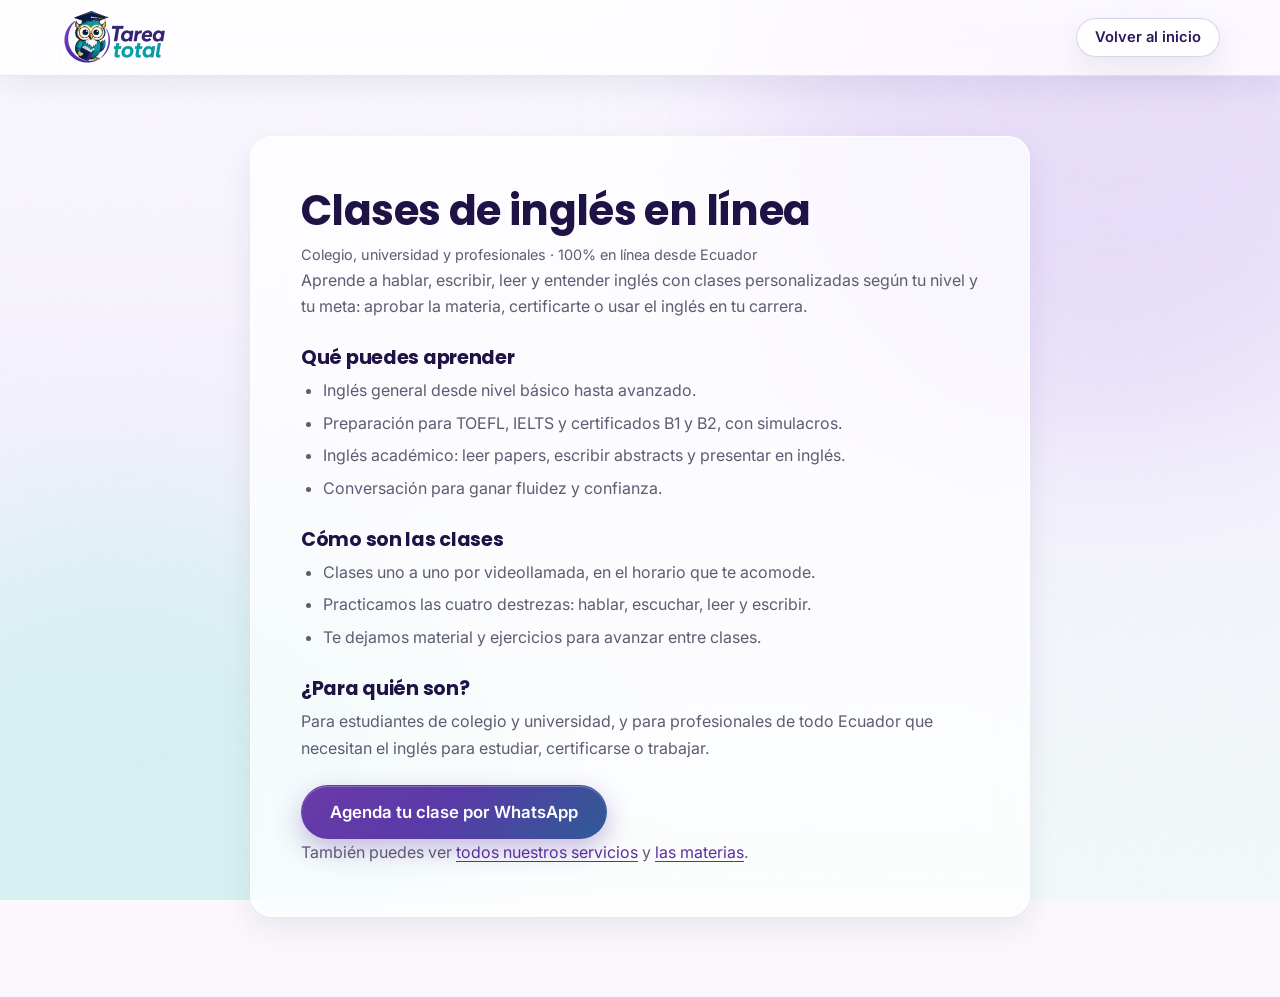
==== clases-de-ingles.html @ 58da67d8 "Agregar páginas de clases de matemáticas y de inglés Co-Authored-By: Claude Opus 5.5 (1M context) <n" ====
<!DOCTYPE html>
<html lang="es">
<head>
  <meta charset="UTF-8">
  <meta name="viewport" content="width=device-width, initial-scale=1">
  <title>Clases de inglés en línea y TOEFL | Tarea Total Ecuador</title>
  <meta name="description" content="Clases de inglés en línea, inglés académico y preparación para TOEFL, IELTS y B1/B2 con práctica de las cuatro destrezas. Agenda por WhatsApp.">
  <meta name="theme-color" content="#7848B5">
  <link rel="canonical" href="https://tareatotalec.com/clases-de-ingles.html">
  <link rel="icon" href="img/fotoperfil.jpg">
  <link rel="preconnect" href="https://fonts.googleapis.com">
  <link rel="preconnect" href="https://fonts.gstatic.com" crossorigin>
  <link href="https://fonts.googleapis.com/css2?family=Inter:wght@400;500;600&family=Poppins:wght@600;700;800&display=swap" rel="stylesheet">
  <link rel="stylesheet" href="css/styles.css">
  <script type="application/ld+json">{"@context": "https://schema.org", "@type": "Service", "name": "Clases de inglés en línea", "areaServed": "Ecuador", "url": "https://tareatotalec.com/clases-de-ingles.html", "provider": {"@type": "Organization", "name": "Tarea Total", "url": "https://tareatotalec.com/"}}</script>
</head>
<body>
<div class="fx" aria-hidden="true">
  <div class="fx__aurora fx__aurora--a"></div>
  <div class="fx__aurora fx__aurora--b"></div>
  <div class="fx__noise"></div>
</div>

<header class="nav is-scrolled">
  <div class="container nav__inner">
    <a href="./" class="nav__logo" aria-label="Tarea Total, volver al inicio">
      <img src="img/logo.png" alt="Tarea Total" width="420" height="215">
    </a>
    <a class="btn btn--glass btn--sm" href="./">Volver al inicio</a>
  </div>
</header>

<main class="page">
  <div class="container">
    <article class="glass page__box">
      <h1>Clases de inglés en línea</h1>
      <p class="page__date">Colegio, universidad y profesionales · 100% en línea desde Ecuador</p>
      <p>Aprende a hablar, escribir, leer y entender inglés con clases personalizadas según tu nivel y tu meta: aprobar la materia, certificarte o usar el inglés en tu carrera.</p>

      <h2>Qué puedes aprender</h2>
      <ul>
        <li>Inglés general desde nivel básico hasta avanzado.</li>
        <li>Preparación para TOEFL, IELTS y certificados B1 y B2, con simulacros.</li>
        <li>Inglés académico: leer papers, escribir abstracts y presentar en inglés.</li>
        <li>Conversación para ganar fluidez y confianza.</li>
      </ul>

      <h2>Cómo son las clases</h2>
      <ul>
        <li>Clases uno a uno por videollamada, en el horario que te acomode.</li>
        <li>Practicamos las cuatro destrezas: hablar, escuchar, leer y escribir.</li>
        <li>Te dejamos material y ejercicios para avanzar entre clases.</li>
      </ul>

      <h2>¿Para quién son?</h2>
      <p>Para estudiantes de colegio y universidad, y para profesionales de todo Ecuador que necesitan el inglés para estudiar, certificarse o trabajar.</p>
      <p><a class="btn btn--primary btn--lg" href="https://wa.me/message/CJ7JGCPVLRFPI1" target="_blank" rel="noopener" data-loc="pagina-ingles">Agenda tu clase por WhatsApp</a></p>
      <p>También puedes ver <a href="./#servicios">todos nuestros servicios</a> y <a href="./#materias">las materias</a>.</p>
    </article>
  </div>
</main>
<script>
  if (typeof window.gtag === 'function') window.gtag('config', 'AW-18491436536');
  document.addEventListener('click', function (e) {
    var a = e.target.closest && e.target.closest('a[href*="wa.me/"]');
    if (a && typeof window.gtag === 'function') {
      window.gtag('event', 'click_whatsapp', { ubicacion: a.getAttribute('data-loc') || 'otro' });
      window.gtag('event', 'conversion', { send_to: 'AW-18491436536/qaSnCPKjzZkdEPjbs_FE', value: 1.0, currency: 'USD' });
    }
  });
</script>
</body>
</html>
---- css/styles.css ----
:root {
  --purple-dark: #2C175A;
  --purple: #7848B5;
  --purple-deep: #5a2fa0;
  --purple-soft: #efe8fb;
  --teal: #19969C;
  --teal-dark: #058892;
  --teal-ink: #046E76;
  --teal-soft: #e3f6f6;
  --orange: #F2A23A;
  --orange-ink: #b86a0a;
  --orange-soft: #fdf1df;
  --night: #253050;
  --bg: #FAF8FC;
  --ink: #1f1245;
  --text: #3d3a4d;
  --muted: #5f5b72;
  --line: rgba(44, 23, 90, .1);
  --card: rgba(255, 255, 255, .72);
  --radius: 22px;
  --nav-h: 76px;
  --ease: cubic-bezier(.2, .8, .2, 1);
  --grad: linear-gradient(135deg, #7848B5 0%, #19969C 100%);
  --grad-warm: linear-gradient(135deg, #7848B5 0%, #c2559d 50%, #F2A23A 100%);
  --shadow: 0 1px 2px rgba(44, 23, 90, .04), 0 12px 32px rgba(44, 23, 90, .08);
  --shadow-lg: 0 2px 4px rgba(44, 23, 90, .05), 0 30px 70px rgba(44, 23, 90, .16);
  --mono: ui-monospace, "SFMono-Regular", Menlo, Consolas, monospace;
}

*, *::before, *::after { box-sizing: border-box; }
html { overflow-x: hidden; scroll-behavior: smooth; scroll-padding-top: calc(var(--nav-h) + 12px); background: var(--bg); }
body {
  margin: 0;
  font-family: "Inter", system-ui, sans-serif;
  font-size: 16px;
  line-height: 1.65;
  color: var(--text);
  background: transparent;
  -webkit-font-smoothing: antialiased;
}
h1, h2, h3 { font-family: "Poppins", system-ui, sans-serif; color: var(--ink); line-height: 1.15; margin: 0; letter-spacing: -.015em; }
p { margin: 0; }
ul, ol { margin: 0; padding: 0; list-style: none; }
img { max-width: 100%; display: block; height: auto; }
a { color: inherit; text-decoration: none; }
button { font: inherit; color: inherit; cursor: pointer; background: none; border: 0; }
svg { width: 1.25em; height: 1.25em; flex: none; }
:focus-visible { outline: 3px solid var(--orange); outline-offset: 3px; border-radius: 8px; }
::selection { background: var(--purple); color: #fff; }

.sprite { position: absolute; width: 0; height: 0; overflow: hidden; }
.container { width: 100%; max-width: 1200px; margin: 0 auto; padding: 0 20px; }
.mono { font-family: var(--mono); letter-spacing: .04em; }
.skip { position: absolute; left: -999px; top: 8px; background: #fff; color: var(--purple-dark); padding: 8px 14px; border-radius: 8px; z-index: 300; }
.skip:focus { left: 8px; }

.grad-text {
  background: linear-gradient(90deg, #7848B5, #19969C, #e0891c, #c2559d, #7848B5);
  background-size: 300% 100%;
  -webkit-background-clip: text; background-clip: text;
  -webkit-text-fill-color: transparent; color: transparent;
  animation: gradShift 10s linear infinite;
}
@keyframes gradShift { to { background-position: 300% 0; } }

/* ---------- Fondo ---------- */
.fx { position: fixed; inset: 0; z-index: -1; overflow: hidden; pointer-events: none;
  background: linear-gradient(180deg, #fbf9ff 0%, #f5f1fd 45%, #f1faf9 100%); }
.fx canvas { position: absolute; inset: 0; width: 100%; height: 100%; }
.fx__aurora { position: absolute; width: 55vmax; height: 55vmax; border-radius: 50%; filter: blur(90px); opacity: .35; }
.fx__aurora--a { background: #c9b2f2; top: -22vmax; right: -14vmax; animation: drift1 26s ease-in-out infinite alternate; }
.fx__aurora--b { background: #a5e6e6; bottom: -24vmax; left: -18vmax; animation: drift2 32s ease-in-out infinite alternate; }
.fx__aurora--c { background: #ffd9a8; top: 35%; left: 35%; width: 32vmax; height: 32vmax; opacity: .3; animation: drift3 38s ease-in-out infinite alternate; }
@keyframes drift1 { to { transform: translate(-18vw, 22vh) scale(1.15); } }
@keyframes drift2 { to { transform: translate(22vw, -18vh) scale(1.2); } }
@keyframes drift3 { to { transform: translate(-12vw, 12vh) scale(.85); } }
.fx__noise { position: absolute; inset: 0; opacity: .035;
  background-image: url("data:image/svg+xml,%3Csvg xmlns='http://www.w3.org/2000/svg' width='160' height='160'%3E%3Cfilter id='n'%3E%3CfeTurbulence baseFrequency='.85' numOctaves='2'/%3E%3C/filter%3E%3Crect width='100%25' height='100%25' filter='url(%23n)'/%3E%3C/svg%3E"); }

.cursor-glow { position: fixed; left: 0; top: 0; width: 520px; height: 520px; margin: -260px 0 0 -260px; border-radius: 50%; pointer-events: none; z-index: 0;
  background: radial-gradient(circle, rgba(120, 72, 181, .10), rgba(25, 150, 156, .06) 40%, transparent 70%);
  opacity: 0; transition: opacity .4s; will-change: transform; }
.cursor-glow.is-on { opacity: 1; }

/* ---------- Intro ---------- */
.intro { display: none; }
.js .intro { position: fixed; inset: 0; z-index: 400; display: grid; place-items: center; align-content: center; gap: 18px;
  background: radial-gradient(circle at 50% 45%, #ffffff, #f2ecfc 70%); transition: opacity .6s var(--ease), visibility .6s; }
.intro img { width: 110px; position: relative; z-index: 1; animation: introPop .8s var(--ease) both; }
.intro__ring { position: absolute; width: 190px; height: 190px; border-radius: 50%; top: 50%; left: 50%; margin: -130px 0 0 -95px;
  background: conic-gradient(from 0deg, transparent, var(--teal), var(--purple), var(--orange), transparent 75%); animation: spin 1.2s linear infinite;
  -webkit-mask: radial-gradient(circle, transparent 64%, #000 65%); mask: radial-gradient(circle, transparent 64%, #000 65%); }
.intro__text { font-family: "Poppins", sans-serif; font-weight: 800; font-size: 1.1rem; letter-spacing: .4em; text-transform: uppercase; color: var(--purple-dark); margin-top: 40px; }
.intro__bar { width: 180px; height: 3px; background: var(--line); border-radius: 3px; overflow: hidden; }
.intro__bar i { display: block; height: 100%; background: var(--grad); animation: load 1s var(--ease) both; }
.intro.is-done { opacity: 0; visibility: hidden; }
@keyframes introPop { from { transform: scale(.6); opacity: 0; } }
@keyframes load { from { width: 0; } to { width: 100%; } }
@keyframes spin { to { transform: rotate(360deg); } }

/* ---------- Botones ---------- */
.btn {
  position: relative; display: inline-flex; align-items: center; justify-content: center; gap: 10px;
  padding: 14px 24px; border-radius: 999px; border: 1px solid transparent; overflow: hidden; isolation: isolate;
  font-weight: 600; font-size: 1rem; line-height: 1.2; text-align: center;
  transition: transform .25s var(--ease), box-shadow .25s, background .25s, border-color .25s, color .25s;
}
.btn:hover { transform: translateY(-2px); }
.btn:active { transform: translateY(0) scale(.98); }
.btn--sm { padding: 10px 18px; font-size: .92rem; }
.btn--lg { padding: 16px 28px; font-size: 1.05rem; }
.btn--xl { padding: 20px 36px; font-size: 1.15rem; }
.btn--primary { color: #fff; background: linear-gradient(135deg, #6a3aa8 0%, #5a3aa8 30%, #047a83 100%); background-size: 160% 100%; background-position: 0 0;
  box-shadow: 0 10px 26px rgba(90, 47, 160, .32), inset 0 1px 0 rgba(255, 255, 255, .25); }
.btn--primary:hover { background-position: 100% 0; box-shadow: 0 16px 40px rgba(4, 122, 131, .35), inset 0 1px 0 rgba(255, 255, 255, .25); }
.btn--primary::after { content: ""; position: absolute; inset: 0; z-index: -1;
  background: linear-gradient(110deg, transparent 30%, rgba(255, 255, 255, .35) 50%, transparent 70%); transform: translateX(-120%); transition: transform .7s var(--ease); }
.btn--primary:hover::after { transform: translateX(120%); }
.btn--glass { color: var(--purple-dark); background: rgba(255, 255, 255, .75); border-color: rgba(120, 72, 181, .25);
  -webkit-backdrop-filter: blur(12px); backdrop-filter: blur(12px); box-shadow: var(--shadow); }
.btn--glass:hover { border-color: var(--purple); color: var(--purple-deep); }
.btn--white { color: var(--purple-dark); background: #fff; box-shadow: 0 14px 36px rgba(20, 8, 50, .3); }
.btn--white svg { color: #128c7e; }
.btn--pulse { animation: pulse 2.4s ease-out infinite; }
@keyframes pulse {
  0% { box-shadow: 0 0 0 0 rgba(255, 255, 255, .6), 0 14px 36px rgba(20, 8, 50, .3); }
  70% { box-shadow: 0 0 0 22px rgba(255, 255, 255, 0), 0 14px 36px rgba(20, 8, 50, .3); }
  100% { box-shadow: 0 0 0 0 rgba(255, 255, 255, 0), 0 14px 36px rgba(20, 8, 50, .3); }
}

.icon-btn {
  display: inline-grid; place-items: center; width: 42px; height: 42px; border-radius: 50%;
  color: var(--purple-dark); background: rgba(120, 72, 181, .08); border: 1px solid transparent; transition: background .2s, color .2s, transform .2s;
}
.icon-btn:hover { background: var(--purple); color: #fff; transform: translateY(-2px); }

.badge { display: inline-flex; align-items: center; gap: 10px; padding: 8px 16px; border-radius: 999px; font-size: .88rem; font-weight: 600;
  color: var(--teal-ink); background: rgba(255, 255, 255, .8); border: 1px solid rgba(25, 150, 156, .3); box-shadow: var(--shadow); }
.badge__dot { width: 8px; height: 8px; border-radius: 50%; background: #1fbf6a; box-shadow: 0 0 0 0 rgba(31, 191, 106, .6); animation: dot 1.8s infinite; }
@keyframes dot { 70% { box-shadow: 0 0 0 9px rgba(31, 191, 106, 0); } 100% { box-shadow: 0 0 0 0 rgba(31, 191, 106, 0); } }

/* ---------- Navbar ---------- */
.nav { position: fixed; inset: 0 0 auto 0; z-index: 100; height: var(--nav-h); transition: background .3s, border-color .3s, box-shadow .3s; border-bottom: 1px solid transparent; }
.nav.is-scrolled { background: rgba(255, 255, 255, .78); -webkit-backdrop-filter: blur(18px) saturate(170%); backdrop-filter: blur(18px) saturate(170%);
  border-color: var(--line); box-shadow: 0 10px 30px rgba(44, 23, 90, .08); }
.nav__inner { display: flex; align-items: center; justify-content: space-between; height: 100%; gap: 16px; }
.nav__logo img { height: 54px; width: auto; }
.nav__right { display: flex; align-items: center; gap: 10px; }
.nav__wa span { display: none; }
.nav__wa { padding: 11px; }

.nav__toggle { display: inline-grid; gap: 5px; width: 44px; height: 44px; place-content: center; border-radius: 12px; background: #fff; border: 1px solid var(--line); box-shadow: var(--shadow); }
.nav__toggle span { display: block; width: 20px; height: 2px; background: var(--purple-dark); border-radius: 2px; transition: transform .3s, opacity .3s; }
.nav__toggle[aria-expanded="true"] span:nth-child(1) { transform: translateY(7px) rotate(45deg); }
.nav__toggle[aria-expanded="true"] span:nth-child(2) { opacity: 0; }
.nav__toggle[aria-expanded="true"] span:nth-child(3) { transform: translateY(-7px) rotate(-45deg); }

.nav__menu { position: fixed; top: var(--nav-h); left: 12px; right: 12px; padding: 18px; border-radius: 20px;
  background: rgba(255, 255, 255, .97); border: 1px solid var(--line); box-shadow: var(--shadow-lg);
  opacity: 0; visibility: hidden; transform: translateY(-10px); transition: opacity .25s, transform .25s, visibility .25s; }
.nav__menu.is-open { opacity: 1; visibility: visible; transform: none; }
.nav__menu ul { display: grid; gap: 2px; }
.nav__menu ul a { display: block; padding: 12px 14px; border-radius: 12px; font-weight: 500; color: var(--purple-dark); transition: background .2s, color .2s; }
.nav__menu ul a:hover { background: var(--purple-soft); }
.nav__actions { display: flex; gap: 10px; padding: 14px 14px 4px; }
.nav__menu .icon-btn { display: inline-grid; padding: 0; border-radius: 50%; }

.sound-btn, .reel__sound { position: relative; display: inline-grid; place-items: center; width: 44px; height: 44px; border-radius: 50%;
  background: #fff; border: 1px solid var(--line); color: var(--purple-dark); box-shadow: var(--shadow); transition: border-color .2s, background .2s, color .2s; }
.sound-btn:hover { border-color: var(--purple); }
.reel__sound { background: rgba(255, 255, 255, .1); border-color: rgba(255, 255, 255, .2); color: #fff; box-shadow: none; }
.sound-btn__on { display: none; }
.is-sound .sound-btn__on { display: block; }
.is-sound .sound-btn__off { display: none; }
.is-sound .sound-btn { color: #fff; background: var(--grad); border-color: transparent; }
.sound-btn__eq { position: absolute; bottom: -9px; left: 50%; transform: translateX(-50%); display: none; gap: 2px; align-items: flex-end; height: 8px; }
.is-sound .sound-btn__eq { display: flex; }
.sound-btn__eq i { width: 2px; background: var(--purple); border-radius: 1px; animation: eq .9s ease-in-out infinite alternate; }
.sound-btn__eq i:nth-child(2) { animation-delay: -.3s; } .sound-btn__eq i:nth-child(3) { animation-delay: -.6s; } .sound-btn__eq i:nth-child(4) { animation-delay: -.15s; }
@keyframes eq { from { height: 2px; } to { height: 8px; } }
.sound-hint { position: absolute; top: calc(100% + 12px); right: 0; white-space: nowrap; padding: 8px 12px; border-radius: 10px; font-size: .82rem;
  background: var(--purple-dark); color: #fff; box-shadow: var(--shadow-lg); animation: hintIn .4s var(--ease) both; pointer-events: none; }
.sound-hint::before { content: ""; position: absolute; top: -5px; right: 16px; width: 10px; height: 10px; transform: rotate(45deg); background: inherit; }
@keyframes hintIn { from { opacity: 0; transform: translateY(-6px); } }

/* ---------- Hero ---------- */
.hero { position: relative; min-height: 100vh; min-height: 100svh; padding: calc(var(--nav-h) + 40px) 0 90px; display: flex; align-items: center; overflow: hidden; }
.hero__grid-floor { position: absolute; left: -50%; right: -50%; bottom: -10%; height: 55%; pointer-events: none; opacity: .55;
  background-image: linear-gradient(rgba(25, 150, 156, .25) 1px, transparent 1px), linear-gradient(90deg, rgba(120, 72, 181, .22) 1px, transparent 1px);
  background-size: 60px 60px; transform: perspective(500px) rotateX(62deg); transform-origin: center top;
  -webkit-mask: linear-gradient(to bottom, transparent, #000 30%, #000 60%, transparent); mask: linear-gradient(to bottom, transparent, #000 30%, #000 60%, transparent);
  animation: gridMove 3s linear infinite; }
@keyframes gridMove { to { background-position: 0 60px, 0 0; } }
.hero__inner { position: relative; display: grid; gap: 40px; align-items: center; }
.hero__title { font-size: clamp(2.5rem, 9vw, 5rem); font-weight: 800; margin: 22px 0 14px; line-height: 1.02; letter-spacing: -.03em; }
.hero__title .grad-text { display: inline-block; padding-bottom: .08em; }
.hero__rotator { font-size: clamp(1.05rem, 3.6vw, 1.35rem); color: var(--teal-ink); font-weight: 600; min-height: 1.6em; display: flex; align-items: center; gap: 8px; }
.hero__rotator .mono { color: var(--purple); }
.caret { display: inline-block; width: 2px; height: 1.15em; background: var(--purple); animation: blink 1s steps(1) infinite; margin-left: 2px; }
@keyframes blink { 50% { opacity: 0; } }
.hero__lead { margin-top: 16px; max-width: 580px; color: var(--muted); font-size: 1.08rem; }
.hero__cta { display: flex; flex-wrap: wrap; gap: 14px; margin-top: 30px; }
.hero__facts { display: flex; flex-wrap: wrap; gap: 10px; margin-top: 30px; }
.hero__facts li { display: flex; align-items: center; gap: 10px; padding: 10px 16px; border-radius: 14px; background: rgba(255, 255, 255, .75); border: 1px solid var(--line); box-shadow: var(--shadow); }
.hero__facts strong { font-family: "Poppins", sans-serif; font-size: 1.1rem; color: var(--purple-dark); display: inline-flex; }
.hero__facts strong svg { color: var(--teal); }
.hero__facts span { color: var(--muted); font-size: .9rem; }
.hero__slogan { margin-top: 22px; font-size: .95rem; color: var(--purple); font-style: italic; font-weight: 500; }

.hero__visual { position: relative; display: grid; place-items: center; perspective: 1000px; padding: 24px 0; }
.orb { position: relative; width: min(84vw, 470px); aspect-ratio: 1; transform-style: preserve-3d; transition: transform .4s var(--ease); }
.orb__ring { position: absolute; border-radius: 50%; }
.orb__ring--1 { inset: 8%; border: 1.5px solid rgba(120, 72, 181, .22); }
.orb__ring--1::after { content: ""; position: absolute; inset: -1.5px; border-radius: 50%;
  background: conic-gradient(from 0deg, transparent 0 62%, rgba(25, 150, 156, .9) 80%, rgba(120, 72, 181, 1) 88%, transparent 89%);
  -webkit-mask: radial-gradient(circle, transparent calc(70.5% - 2px), #000 calc(70.5% - 1px)); mask: radial-gradient(circle, transparent calc(70.5% - 2px), #000 calc(70.5% - 1px));
  animation: spin 8s linear infinite; }
.orb__ring--2 { inset: 17%; border: 1.5px dashed rgba(25, 150, 156, .4); animation: spin 26s linear infinite reverse; }
.orb__ring--3 { inset: 24%; border: 3px solid transparent; border-top-color: var(--orange); border-bottom-color: var(--purple); animation: spin 6s linear infinite; filter: drop-shadow(0 0 6px rgba(242, 162, 58, .5)); }
.orb__glow { position: absolute; inset: 26%; border-radius: 50%; background: radial-gradient(circle, rgba(120, 72, 181, .35), rgba(25, 150, 156, .25) 50%, transparent 72%); filter: blur(22px); animation: breathe 4s ease-in-out infinite; }
@keyframes breathe { 50% { transform: scale(1.15); opacity: .7; } }
.orb__core { position: absolute; inset: 29%; border-radius: 50%; display: grid; place-items: center; overflow: hidden; z-index: 2;
  background: radial-gradient(circle at 50% 30%, #ffffff, #f1eafc 70%);
  border: 1px solid rgba(255, 255, 255, .9); box-shadow: 0 20px 50px rgba(90, 47, 160, .25), inset 0 -10px 30px rgba(120, 72, 181, .15); }
.orb__core img { width: 76%; animation: float 5s ease-in-out infinite; filter: drop-shadow(0 12px 18px rgba(44, 23, 90, .25)); }
@keyframes float { 50% { transform: translateY(-8px); } }
.orb__scan { position: absolute; left: 0; right: 0; height: 30%; top: -30%;
  background: linear-gradient(180deg, transparent, rgba(25, 150, 156, .18), transparent); animation: scan 3.5s ease-in-out infinite; }
@keyframes scan { to { top: 100%; } }

.orb__words { position: absolute; inset: 0; z-index: 3; }
.orb__words li { position: absolute; left: 50%; top: 50%; will-change: transform; }
.orb__words span { display: inline-flex; align-items: center; gap: 6px; white-space: nowrap; transform: translate(-50%, -50%);
  padding: 7px 13px; border-radius: 999px; font-size: .82rem; font-weight: 600; color: var(--purple-dark);
  background: rgba(255, 255, 255, .92); border: 1px solid rgba(120, 72, 181, .18); box-shadow: 0 8px 20px rgba(44, 23, 90, .12);
  transition: background .4s, color .4s, box-shadow .4s, transform .4s var(--ease); }
.orb__words span svg { width: 1.05em; height: 1.05em; color: var(--teal); transition: color .4s; }
.orb__words li.is-top span { color: #fff; background: var(--grad); border-color: transparent; transform: translate(-50%, -50%) scale(1.12);
  box-shadow: 0 12px 30px rgba(90, 47, 160, .35); }
.orb__words li.is-top span svg { color: #fff; }

.hero__scroll { position: absolute; left: 50%; bottom: 24px; width: 26px; height: 42px; margin-left: -13px; border-radius: 14px; border: 2px solid rgba(44, 23, 90, .3); }
.hero__scroll span { position: absolute; left: 50%; top: 8px; width: 4px; height: 8px; margin-left: -2px; border-radius: 2px; background: var(--purple); animation: wheel 1.6s ease-in-out infinite; }
@keyframes wheel { 60% { transform: translateY(12px); opacity: 0; } 61% { transform: none; opacity: 0; } }

/* ---------- Marquesina ---------- */
.marquee-wrap { overflow: hidden; padding: 14px 0; }
.marquee { position: relative; overflow: hidden; padding: 18px 0; color: #fff;
  background: linear-gradient(90deg, #6a3aa8, #7848B5 30%, #19969C 70%, #0c7f86); transform: rotate(-1.5deg) scale(1.03); box-shadow: 0 20px 40px rgba(90, 47, 160, .2); }
.marquee__track { display: flex; gap: 28px; width: max-content; animation: marquee 45s linear infinite; font-family: "Poppins", sans-serif; font-weight: 700; font-size: 1.1rem; white-space: nowrap; }
.marquee__track i { color: #ffd08a; font-style: normal; }
@keyframes marquee { to { transform: translateX(-50%); } }

/* ---------- Secciones ---------- */
.section { position: relative; padding: 110px 0; }
.section__head { max-width: 740px; margin: 0 auto 52px; text-align: center; }
.section__head h2 { font-size: clamp(1.9rem, 5.5vw, 3rem); font-weight: 800; margin: 10px 0 14px; }
.section__head p { color: var(--muted); font-size: 1.05rem; }
.eyebrow { display: inline-flex; align-items: center; gap: 10px; font-family: var(--mono); font-size: .8rem; font-weight: 700; letter-spacing: .14em; text-transform: uppercase; color: var(--teal-ink); }
.section__head .eyebrow { color: var(--teal-ink); }
.eyebrow::before, .eyebrow::after { content: ""; width: 22px; height: 2px; border-radius: 2px; background: var(--grad); }
.hl { color: var(--purple-dark); font-weight: 600; }

.glass { position: relative; border-radius: var(--radius); background: var(--card); border: 1px solid rgba(255, 255, 255, .9);
  -webkit-backdrop-filter: blur(14px); backdrop-filter: blur(14px); overflow: hidden; isolation: isolate; box-shadow: var(--shadow);
  transition: border-color .3s, transform .3s var(--ease), box-shadow .3s; }
.glass::before { content: ""; position: absolute; inset: 0; z-index: -1; opacity: 0; transition: opacity .3s;
  background: radial-gradient(380px circle at var(--mx, 50%) var(--my, 50%), rgba(120, 72, 181, .1), rgba(25, 150, 156, .06) 40%, transparent 60%); }
.glass::after { content: ""; position: absolute; inset: 0; border-radius: inherit; padding: 1px; pointer-events: none; opacity: 0; transition: opacity .3s;
  background: var(--grad); -webkit-mask: linear-gradient(#000 0 0) content-box, linear-gradient(#000 0 0); -webkit-mask-composite: xor; mask-composite: exclude; }
.glass:hover { box-shadow: var(--shadow-lg); }
.glass:hover::before, .glass:hover::after { opacity: 1; }

.icon-tile { display: inline-grid; place-items: center; width: 54px; height: 54px; border-radius: 16px; color: var(--teal-ink);
  background: linear-gradient(135deg, #e3f6f6, #c9eeee); box-shadow: inset 0 1px 0 #fff; }
.icon-tile svg { width: 26px; height: 26px; }
.icon-tile--purple { color: var(--purple-deep); background: linear-gradient(135deg, #f1eafd, #e0d2f7); }
.icon-tile--orange { color: var(--orange-ink); background: linear-gradient(135deg, #fef3e3, #fbe0bb); }
.glass:hover .icon-tile { color: #fff; background: var(--grad); }
.glass:hover .icon-tile--orange { background: var(--grad-warm); }

/* Showreel */
.reel { max-width: 960px; margin: 0 auto; border-radius: 28px; padding: 10px; background: var(--grad-warm);
  box-shadow: 0 40px 90px rgba(90, 47, 160, .3); }
.reel__screen { position: relative; aspect-ratio: 16 / 10; border-radius: 20px; overflow: hidden;
  background: radial-gradient(ellipse at 50% 0%, #3a2378, #1a1046 70%); }
.reel__screen::after { content: ""; position: absolute; inset: 0; pointer-events: none;
  background: repeating-linear-gradient(0deg, rgba(255, 255, 255, .02) 0 1px, transparent 1px 3px); }
.reel__top { position: absolute; top: 14px; left: 16px; right: 16px; display: flex; justify-content: space-between; z-index: 3; font-size: .72rem; color: #c9c2e6; }
.reel__live { display: inline-flex; align-items: center; gap: 8px; font-family: var(--mono); letter-spacing: .12em; }
.reel__live i { width: 8px; height: 8px; border-radius: 50%; background: #ff4d6d; animation: dot 1.4s infinite; }
.reel__caption { position: absolute; left: 50%; bottom: 18px; transform: translateX(-50%); z-index: 3; white-space: nowrap;
  padding: 8px 16px; border-radius: 999px; font-weight: 600; font-size: clamp(.8rem, 2.4vw, 1rem); color: var(--purple-dark); background: #fff; box-shadow: 0 10px 30px rgba(0, 0, 0, .3); }
.reel__bar { display: flex; align-items: center; gap: 14px; padding: 12px 8px 4px; }
.reel__play { display: inline-grid; place-items: center; width: 44px; height: 44px; border-radius: 50%; color: var(--purple-dark); background: #fff; box-shadow: 0 6px 18px rgba(0, 0, 0, .2); }
.reel__play .i-play { display: none; }
.reel.is-paused .reel__play .i-play { display: block; }
.reel.is-paused .reel__play .i-pause { display: none; }
.reel__segments { flex: 1; display: grid; grid-template-columns: repeat(4, 1fr); gap: 6px; }
.reel__segments button { height: 22px; display: grid; align-items: center; }
.reel__segments i { display: block; height: 5px; border-radius: 3px; background: rgba(255, 255, 255, .4); overflow: hidden; position: relative; }
.reel__segments i::after { content: ""; position: absolute; inset: 0; background: #fff; transform-origin: left; transform: scaleX(var(--p, 0)); }

.scene { position: absolute; inset: 0; display: grid; place-items: center; padding: 48px 20px 64px; opacity: 0; visibility: hidden; transform: scale(1.04); transition: opacity .6s, transform .8s var(--ease), visibility .6s; color: #fff; }
.scene.is-active { opacity: 1; visibility: visible; transform: none; }
.scene:not(.is-run) * { animation: none !important; }
.reel.is-paused .scene * { animation-play-state: paused !important; }

.phone { width: min(300px, 70%); height: 100%; max-height: 380px; border-radius: 28px; padding: 10px; background: #fff;
  box-shadow: 0 30px 60px rgba(0, 0, 0, .45); display: flex; flex-direction: column; }
.phone__head { display: flex; align-items: center; gap: 10px; padding: 8px 10px 12px; border-bottom: 1px solid #eee; }
.phone__head img { width: 32px; height: 32px; border-radius: 50%; }
.phone__head strong { display: block; font-size: .85rem; color: #111; }
.phone__head small { font-size: .7rem; color: #128c7e; }
.phone__body { flex: 1; display: flex; flex-direction: column; gap: 8px; padding: 12px 6px; overflow: hidden; justify-content: flex-end; background: #efeae2; border-radius: 0 0 20px 20px; }
.bubble { max-width: 85%; padding: 8px 12px; border-radius: 14px; font-size: clamp(.66rem, 1.6vw, .8rem); line-height: 1.4; opacity: 0; animation: bubble .5s var(--ease) forwards; box-shadow: 0 1px 1px rgba(0, 0, 0, .1); }
.bubble--me { align-self: flex-end; background: #d9fdd3; color: #111; border-bottom-right-radius: 4px; }
.bubble--tt { align-self: flex-start; background: #fff; color: #111; border-bottom-left-radius: 4px; }
.bubble:nth-child(1) { animation-delay: .3s; } .bubble:nth-child(2) { animation-delay: 1.2s; } .bubble:nth-child(3) { animation-delay: 2.1s; } .bubble:nth-child(4) { animation-delay: 3s; }
.typing { display: flex; gap: 4px; padding: 8px 12px; align-self: flex-start; background: #fff; border-radius: 14px; animation: typingHide .3s 2.8s forwards; }
.typing i { width: 6px; height: 6px; border-radius: 50%; background: #999; animation: typingDot 1s infinite; }
.typing i:nth-child(2) { animation-delay: .15s; } .typing i:nth-child(3) { animation-delay: .3s; }
@keyframes bubble { from { opacity: 0; transform: translateY(10px) scale(.95); } to { opacity: 1; transform: none; } }
@keyframes typingDot { 50% { transform: translateY(-4px); opacity: .4; } }
@keyframes typingHide { to { opacity: 0; height: 0; padding: 0 12px; margin-top: -8px; } }

.scene--match { grid-template-columns: auto auto; gap: clamp(16px, 5vw, 50px); align-content: center; justify-content: center; }
.radar { position: relative; width: clamp(120px, 26vw, 220px); aspect-ratio: 1; border-radius: 50%; border: 1px solid rgba(47, 211, 217, .5);
  background: repeating-radial-gradient(circle, transparent 0 18%, rgba(47, 211, 217, .2) 18% calc(18% + 1px)), radial-gradient(circle, rgba(47, 211, 217, .12), transparent 70%); overflow: hidden; }
.radar__sweep { position: absolute; inset: 0; border-radius: 50%; background: conic-gradient(from 0deg, rgba(47, 211, 217, .55), transparent 25%); animation: spin 2s linear infinite; }
.radar__dot { position: absolute; width: 10px; height: 10px; border-radius: 50%; background: var(--orange); box-shadow: 0 0 12px var(--orange); opacity: 0; animation: blip 2s infinite; }
.radar__dot.d1 { top: 28%; left: 62%; } .radar__dot.d2 { top: 60%; left: 30%; animation-delay: .7s; } .radar__dot.d3 { top: 50%; left: 50%; background: #3ef08a; box-shadow: 0 0 14px #3ef08a; animation: lock .6s 2.2s forwards; }
@keyframes blip { 10% { opacity: 1; } 60% { opacity: 0; } }
@keyframes lock { to { opacity: 1; transform: scale(1.6); } }
.match { display: grid; gap: 10px; min-width: 0; }
.match__row { display: flex; justify-content: space-between; gap: 18px; padding: 10px 14px; border-radius: 12px; background: rgba(255, 255, 255, .1); border: 1px solid rgba(255, 255, 255, .14);
  font-size: clamp(.7rem, 1.8vw, .9rem); opacity: 0; animation: slideIn .5s var(--ease) forwards; }
.match__row span { color: #c9c2e6; } .match__row strong { color: #fff; }
.match__row:nth-child(1) { animation-delay: .3s; } .match__row:nth-child(2) { animation-delay: .8s; } .match__row:nth-child(3) { animation-delay: 1.3s; }
.match__ok { display: flex; align-items: center; gap: 8px; padding: 10px 14px; border-radius: 12px; font-weight: 700; color: #04181e; background: #3ef08a;
  font-size: clamp(.75rem, 1.9vw, .95rem); opacity: 0; animation: pop .5s 2.3s var(--ease) forwards; }
@keyframes slideIn { from { opacity: 0; transform: translateX(20px); } to { opacity: 1; transform: none; } }
@keyframes pop { from { opacity: 0; transform: scale(.7); } to { opacity: 1; transform: none; } }

.board { position: relative; width: min(560px, 92%); border-radius: 16px; padding: 18px 18px 14px; background: linear-gradient(160deg, #142a3a, #0e1a2b); border: 1px solid rgba(47, 211, 217, .3); box-shadow: 0 30px 60px rgba(0, 0, 0, .5); }
.board__live { position: absolute; top: 12px; right: 14px; display: inline-flex; align-items: center; gap: 6px; font-size: .7rem; font-weight: 700; letter-spacing: .1em; color: #ff8fa3; }
.board__live i { width: 7px; height: 7px; border-radius: 50%; background: #ff4d6d; }
.board__svg { width: 100%; height: auto; }
.board__svg path, .board__svg circle { fill: none; stroke-linecap: round; }
.board__svg .axis { stroke: rgba(255, 255, 255, .35); stroke-width: 2; }
.board__svg .curve { stroke: #2fd3d9; stroke-width: 4; stroke-dasharray: 520; stroke-dashoffset: 520; animation: draw 1.6s .3s ease-out forwards; filter: drop-shadow(0 0 6px rgba(47, 211, 217, .7)); }
.board__svg .tangent { stroke: var(--orange); stroke-width: 3; stroke-dasharray: 170; stroke-dashoffset: 170; animation: draw .8s 1.9s ease-out forwards; }
.board__svg .point { fill: #fff; stroke: var(--orange); stroke-width: 3; opacity: 0; animation: pop .3s 2.5s forwards; }
.board__eq { font-family: var(--mono); color: #fff; font-size: clamp(.8rem, 2.4vw, 1.2rem); text-align: center; opacity: 0; animation: bubble .6s 2.7s forwards; }
@keyframes draw { to { stroke-dashoffset: 0; } }

.scene--goal { align-content: center; gap: 14px; }
.ring { position: relative; width: clamp(130px, 26vw, 210px); aspect-ratio: 1; }
.ring svg { width: 100%; height: 100%; transform: rotate(-90deg); }
.ring circle { fill: none; stroke-width: 10; }
.ring__bg { stroke: rgba(255, 255, 255, .12); }
.ring__fg { stroke: #2fd3d9; stroke-linecap: round; stroke-dasharray: 314; stroke-dashoffset: 314; animation: ring 2s .3s var(--ease) forwards; filter: drop-shadow(0 0 8px rgba(47, 211, 217, .8)); }
@keyframes ring { to { stroke-dashoffset: 0; } }
.ring__label { position: absolute; inset: 0; display: grid; place-content: center; text-align: center; }
.ring__label strong { font-family: "Poppins", sans-serif; font-size: clamp(1.4rem, 4vw, 2.2rem); color: #fff; }
.ring__label span { font-size: clamp(.65rem, 1.6vw, .8rem); color: #c9c2e6; }
.goal__text { font-family: "Poppins", sans-serif; font-weight: 800; font-size: clamp(1.1rem, 3.6vw, 1.9rem); opacity: 0; animation: bubble .6s 2.2s forwards;
  background: linear-gradient(90deg, #2fd3d9, #c7a6ff, #ffc46b); -webkit-background-clip: text; background-clip: text; -webkit-text-fill-color: transparent; }
.confetti { position: absolute; inset: 0; pointer-events: none; }
.confetti i { position: absolute; top: -10%; width: 8px; height: 14px; border-radius: 2px; opacity: 0; animation: fall 2.6s 2.2s ease-in forwards; }
.confetti i:nth-child(3n) { background: #2fd3d9; } .confetti i:nth-child(3n+1) { background: var(--orange); } .confetti i:nth-child(3n+2) { background: #c7a6ff; }
.confetti i:nth-child(1) { left: 8%; } .confetti i:nth-child(2) { left: 16%; animation-delay: 2.4s; } .confetti i:nth-child(3) { left: 25%; animation-delay: 2.3s; }
.confetti i:nth-child(4) { left: 34%; animation-delay: 2.6s; } .confetti i:nth-child(5) { left: 43%; } .confetti i:nth-child(6) { left: 52%; animation-delay: 2.5s; }
.confetti i:nth-child(7) { left: 61%; animation-delay: 2.35s; } .confetti i:nth-child(8) { left: 70%; animation-delay: 2.7s; } .confetti i:nth-child(9) { left: 78%; }
.confetti i:nth-child(10) { left: 86%; animation-delay: 2.45s; } .confetti i:nth-child(11) { left: 93%; animation-delay: 2.55s; } .confetti i:nth-child(12) { left: 4%; animation-delay: 2.65s; }
@keyframes fall { 0% { opacity: 1; transform: translateY(0) rotate(0); } 100% { opacity: 0; transform: translateY(520px) rotate(540deg); } }

/* Nosotros */
.duo { display: grid; gap: 20px; }
.card-feature { padding: 34px; }
.card-feature h3 { font-size: 1.5rem; margin: 18px 0 10px; }
.card-feature p { color: var(--muted); }
.values { display: grid; gap: 16px; margin-top: 20px; grid-template-columns: 1fr; }
.value { padding: 26px; }
.value h3 { font-size: 1.15rem; margin: 16px 0 6px; }
.value p { color: var(--muted); font-size: .95rem; }

/* Servicios */
.tabs { display: flex; gap: 8px; overflow-x: auto; padding: 4px 4px 14px; margin: -10px -4px 26px; scrollbar-width: none; justify-content: flex-start; }
.tabs::-webkit-scrollbar { display: none; }
.tab { flex: none; display: inline-flex; align-items: center; gap: 8px; padding: 10px 16px; border-radius: 999px; font-weight: 600; font-size: .92rem;
  color: var(--purple-dark); background: rgba(255, 255, 255, .8); border: 1px solid var(--line); box-shadow: var(--shadow); transition: background .25s, color .25s, transform .25s; }
.tab span { display: inline-grid; place-items: center; min-width: 24px; height: 22px; padding: 0 6px; border-radius: 999px; font-size: .75rem; background: var(--purple-soft); color: var(--purple-deep); }
.tab:hover { transform: translateY(-2px); }
.tab.is-active { color: #fff; background: var(--grad); border-color: transparent; }
.tab.is-active span { background: rgba(255, 255, 255, .25); color: #fff; }
.services { display: grid; gap: 18px; grid-template-columns: 1fr; }
.service { padding: 26px; transform-style: preserve-3d; }
.service.is-hidden { display: none; }
.service.is-in { animation: cardIn .5s var(--ease) both; }
@keyframes cardIn { from { opacity: 0; transform: translateY(16px) scale(.97); } }
.service__num { position: absolute; top: 22px; right: 24px; font-size: .8rem; color: rgba(44, 23, 90, .3); }
.service__cat { margin-top: 16px; font-size: .72rem; font-weight: 700; letter-spacing: .1em; text-transform: uppercase; color: var(--teal-ink); }
.service h3 { font-size: 1.15rem; margin: 4px 0 8px; }
.service p:last-child { color: var(--muted); font-size: .95rem; }

/* Otro servicio */
.more { padding: 40px 0 20px; }
.more__box { position: relative; overflow: hidden; text-align: center; padding: clamp(44px, 8vw, 80px) 24px; border-radius: 32px; color: #fff;
  background: linear-gradient(135deg, #5a2fa0 0%, #7848B5 35%, #19969C 100%); box-shadow: 0 40px 90px rgba(90, 47, 160, .35); isolation: isolate; }
.more__beams { position: absolute; inset: -50%; z-index: -1; opacity: .35;
  background: conic-gradient(from 0deg, transparent 0 10%, rgba(255, 255, 255, .5) 12%, transparent 14% 40%, rgba(242, 162, 58, .6) 42%, transparent 44% 70%, rgba(255, 255, 255, .4) 72%, transparent 74%);
  animation: spin 18s linear infinite; }
.more__box h2 { color: #fff; font-size: clamp(2rem, 6vw, 3.4rem); font-weight: 800; margin: 12px 0 12px; }
.more__box > p:not(.eyebrow) { max-width: 560px; margin: 0 auto 30px; color: #f1ecff; font-size: 1.1rem; }
.more__box .eyebrow { color: #fff; }
.more__box .eyebrow::before, .more__box .eyebrow::after { background: #fff; }
.more__alt { margin-top: 18px !important; margin-bottom: 0 !important; font-size: .95rem !important; color: #e4def7 !important; }
.more__alt a { color: #fff; text-decoration: underline; text-underline-offset: 3px; }

/* Niveles */
.levels { display: grid; gap: 16px; grid-template-columns: 1fr; }
.level { padding: 28px 26px; }
.level__num { font-family: "Poppins", sans-serif; font-weight: 800; font-size: 3rem; line-height: 1; display: block;
  background: var(--grad); -webkit-background-clip: text; background-clip: text; -webkit-text-fill-color: transparent; }
.level__tag { margin-top: 14px; font-size: .72rem; text-transform: uppercase; letter-spacing: .1em; color: var(--orange-ink); font-weight: 700; }
.level h3 { font-size: 1.15rem; margin: 6px 0 8px; }
.level p:last-child { color: var(--muted); font-size: .95rem; }

/* Pasos */
.steps { display: grid; gap: 18px; position: relative; }
.step { padding: 28px; }
.step__num { position: absolute; top: 18px; right: 22px; font-family: "Poppins", sans-serif; font-size: 2.6rem; font-weight: 800; line-height: 1; color: rgba(120, 72, 181, .1); }
.step h3 { font-size: 1.15rem; margin: 16px 0 6px; }
.step p { color: var(--muted); font-size: .95rem; }
.steps__cta { margin-top: 40px; text-align: center; }

/* Pagos */
.pay { display: grid; gap: 20px; }
.pay__block { padding: 28px; }
.pay__block h3 { font-size: 1.35rem; }
.pay__hint { color: var(--muted); margin: 4px 0 18px; font-size: .95rem; }
.pay__list { display: grid; gap: 12px; }
.pay-card { display: flex; align-items: center; gap: 14px; width: 100%; text-align: left; padding: 16px; border-radius: 16px;
  background: #fff; border: 1px solid var(--line); transition: border-color .25s, box-shadow .25s, transform .25s var(--ease); }
.pay-card:hover { border-color: var(--purple); box-shadow: var(--shadow); transform: translateX(4px); }
.pay-card__logo { display: inline-grid; place-items: center; width: 46px; height: 46px; border-radius: 14px; font-weight: 800; font-family: "Poppins", sans-serif; color: #fff; flex: none; }
.pay-card__logo--pichincha { background: #f5c400; color: #1c2a5a; }
.pay-card__logo--guayaquil { background: #d6006e; }
.pay-card__logo--paypal { background: #0b3a8c; }
.pay-card__logo--wu { background: #ffdd00; color: #111; font-size: .85rem; }
.pay-card__text { flex: 1; display: grid; }
.pay-card__text strong { color: var(--ink); }
.pay-card__text small { color: var(--muted); }
.pay-card__arrow { color: var(--purple); }
.pay-info { padding: 18px; border-radius: 16px; background: #fff; border: 1px solid var(--line); display: grid; gap: 8px; justify-items: start; }
.pay-info__head { display: flex; align-items: center; gap: 12px; }
.pay-info__head strong { color: var(--ink); font-size: 1.05rem; }
.pay-info p { color: var(--muted); font-size: .95rem; }
.pay-info p strong { color: var(--ink); }
.pay-info__mail { font-family: var(--mono); color: var(--purple-dark) !important; word-break: break-all; }
.pay-info__note { font-size: .85rem !important; }

/* Preguntas */
.faq { max-width: 820px; margin: 0 auto; display: grid; gap: 12px; }
.faq__item { padding: 0; }
.faq__item summary { list-style: none; cursor: pointer; display: flex; justify-content: space-between; align-items: center; gap: 16px; padding: 20px 24px;
  font-family: "Poppins", sans-serif; font-weight: 600; font-size: 1.05rem; color: var(--ink); }
.faq__item summary::-webkit-details-marker { display: none; }
.faq__icon { position: relative; width: 28px; height: 28px; border-radius: 50%; flex: none; background: var(--purple-soft); transition: background .3s, transform .3s var(--ease); }
.faq__icon::before, .faq__icon::after { content: ""; position: absolute; left: 50%; top: 50%; width: 12px; height: 2px; margin: -1px 0 0 -6px; background: var(--purple-deep); border-radius: 2px; transition: transform .3s; }
.faq__icon::after { transform: rotate(90deg); }
.faq__item[open] .faq__icon { background: var(--grad); transform: rotate(180deg); }
.faq__item[open] .faq__icon::before, .faq__item[open] .faq__icon::after { background: #fff; }
.faq__item[open] .faq__icon::after { transform: rotate(0); }
.faq__item p { padding: 0 24px 22px; color: var(--muted); }
.faq__item[open] p { animation: bubble .4s var(--ease); }

/* Contacto */
.contact { display: grid; gap: 14px; grid-template-columns: 1fr; }
.contact__tile { position: relative; display: flex; align-items: center; gap: 16px; padding: 22px; border-radius: 20px; overflow: hidden; isolation: isolate;
  background: #fff; border: 1px solid var(--line); box-shadow: var(--shadow); transition: transform .3s var(--ease), box-shadow .3s, color .3s; }
.contact__tile::before { content: ""; position: absolute; inset: 0; z-index: -1; opacity: 0; transition: opacity .3s; background: var(--tile); }
.contact__tile:hover { transform: translateY(-4px); box-shadow: var(--shadow-lg); color: #fff; }
.contact__tile:hover::before { opacity: 1; }
.contact__tile > svg:first-child { width: 34px; height: 34px; transition: color .3s; }
.contact__tile span { flex: 1; display: grid; }
.contact__tile strong { font-family: "Poppins", sans-serif; font-size: 1.15rem; color: var(--ink); transition: color .3s; }
.contact__tile small { color: var(--muted); transition: color .3s; }
.contact__tile:hover strong, .contact__tile:hover small, .contact__tile:hover > svg:first-child { color: #fff; }
.contact__arrow { color: var(--purple); transition: transform .3s, color .3s; }
.contact__tile:hover .contact__arrow { transform: translateX(4px); color: #fff; }
.contact__tile--wa { --tile: linear-gradient(135deg, #128c7e, #25d366); }
.contact__tile--wa > svg:first-child { color: #128c7e; }
.contact__tile--fb { --tile: linear-gradient(135deg, #1a4fb8, #3b82f6); }
.contact__tile--fb > svg:first-child { color: #1a4fb8; }
.contact__tile--ig { --tile: linear-gradient(135deg, #b0256b, #7848B5 60%, #F2A23A); }
.contact__tile--ig > svg:first-child { color: #c13584; }
.contact__tile--mail { --tile: var(--grad); }
.contact__tile--mail > svg:first-child { color: var(--orange-ink); }
.coverage { display: flex; gap: 18px; align-items: flex-start; padding: 26px; margin-top: 20px; }
.coverage > svg { width: 40px; height: 40px; color: var(--teal); }
.coverage h3 { font-size: 1.2rem; margin-bottom: 4px; }
.coverage p { color: var(--muted); }
.badge--inline { vertical-align: middle; }

/* Footer */
.footer { position: relative; padding: 70px 0 30px; color: #d9d2f0; background: linear-gradient(160deg, #2C175A 0%, #3a1f73 55%, #0e5c63 100%); margin-top: 40px; }
.footer__grid { display: grid; gap: 36px; }
.footer__logo { width: 170px; margin-bottom: 16px; }
.footer__slogan { color: #efe9ff; font-style: italic; }
.footer__place { display: flex; align-items: center; gap: 8px; margin-top: 12px; color: #c9c0e6; }
.footer__place svg { color: var(--orange); }
.footer__title { font-size: 1rem; margin-bottom: 14px; letter-spacing: .02em; color: #fff; }
.footer__links { display: grid; gap: 10px; }
.footer__links a { display: inline-flex; align-items: center; gap: 10px; color: #d9d2f0; transition: color .2s; }
.footer__links a:hover { color: #fff; }
.footer__links svg { color: #7fe3e7; }
.footer__bottom { display: flex; flex-wrap: wrap; gap: 14px; justify-content: space-between; align-items: center; margin-top: 50px; padding-top: 24px; border-top: 1px solid rgba(255, 255, 255, .15); font-size: .9rem; color: #c9c0e6; }
.footer .badge { background: rgba(255, 255, 255, .1); color: #fff; border-color: rgba(255, 255, 255, .2); box-shadow: none; }

/* Modal */
.modal { width: min(460px, calc(100% - 32px)); padding: 30px; border-radius: 24px; border: 0; color: var(--text); background: #fff; box-shadow: 0 40px 100px rgba(44, 23, 90, .35); }
.modal::backdrop { background: rgba(44, 23, 90, .45); -webkit-backdrop-filter: blur(6px); backdrop-filter: blur(6px); }
.modal[open] { animation: modalIn .35s var(--ease); }
@keyframes modalIn { from { opacity: 0; transform: translateY(16px) scale(.97); } }
.modal__close { position: absolute; top: 14px; right: 14px; display: grid; place-items: center; width: 38px; height: 38px; border-radius: 50%; background: var(--purple-soft); color: var(--purple-dark); }
.modal__head { display: flex; align-items: center; gap: 14px; margin-bottom: 22px; }
.modal__head h2 { font-size: 1.35rem; }
.modal__head p { color: var(--muted); font-size: .92rem; }
.modal__data { display: grid; gap: 10px; margin: 0 0 22px; }
.modal__data div { display: flex; justify-content: space-between; gap: 16px; padding: 12px 14px; border-radius: 12px; background: var(--bg); border: 1px solid var(--line); }
.modal__data dt { color: var(--muted); }
.modal__data dd { margin: 0; color: var(--ink); font-weight: 600; text-align: right; }
.modal__number { font-family: var(--mono); font-size: 1.1rem; color: var(--purple-deep) !important; letter-spacing: .06em; }
.modal__actions { display: grid; gap: 10px; }

/* Botón flotante */
.fab { position: fixed; right: 18px; bottom: 18px; z-index: 90; display: grid; place-items: center; width: 62px; height: 62px; border-radius: 50%;
  color: #fff; background: linear-gradient(135deg, #25d366, #128c7e); box-shadow: 0 12px 30px rgba(18, 140, 126, .45); transition: transform .25s var(--ease); }
.fab::before { content: ""; position: absolute; inset: 0; border-radius: 50%; border: 2px solid #25d366; animation: ripple 2s ease-out infinite; }
.fab:hover { transform: scale(1.08); }
.fab svg { width: 32px; height: 32px; }
.fab__tip { position: absolute; right: calc(100% + 12px); white-space: nowrap; padding: 8px 14px; border-radius: 12px; font-size: .88rem; font-weight: 600;
  background: #fff; color: #0b3d33; box-shadow: var(--shadow-lg); opacity: 0; transform: translateX(8px); transition: opacity .3s, transform .3s; pointer-events: none; }
.fab:hover .fab__tip, .fab.is-tip .fab__tip { opacity: 1; transform: none; }
@keyframes ripple { from { transform: scale(1); opacity: .8; } to { transform: scale(1.6); opacity: 0; } }

/* Revelado */
.js .reveal { opacity: 0; transform: translateY(36px); filter: blur(6px); transition: opacity .9s var(--ease), transform .9s var(--ease), filter .9s var(--ease); transition-delay: var(--d, 0s); }
.js .reveal.is-visible { opacity: 1; transform: none; filter: none; }

/* Página interna */
.page { padding: calc(var(--nav-h) + 60px) 0 80px; }
.page__box { max-width: 780px; margin: 0 auto; padding: clamp(26px, 5vw, 50px); }
.page h1 { font-size: clamp(1.9rem, 5vw, 2.6rem); margin-bottom: 8px; }
.page h2 { font-size: 1.2rem; margin: 28px 0 8px; }
.page p, .page li { color: var(--muted); }
.page ul { list-style: disc; padding-left: 22px; display: grid; gap: 6px; }
.page a { color: var(--purple-deep); text-decoration: underline; text-underline-offset: 3px; }
.page__date { font-size: .9rem; }
.page a.btn { color: #fff; text-decoration: none; margin-top: 24px; }

/* ---------- Responsive ---------- */
@media (min-width: 560px) {
  .values { grid-template-columns: repeat(2, 1fr); }
  .services { grid-template-columns: repeat(2, 1fr); }
  .levels { grid-template-columns: repeat(2, 1fr); }
  .steps { grid-template-columns: repeat(2, 1fr); }
  .contact { grid-template-columns: repeat(2, 1fr); }
  .nav__wa span { display: inline; }
  .nav__wa { padding: 11px 18px; }
}
@media (max-width: 559px) {
  .orb__words span { font-size: .7rem; padding: 5px 9px; gap: 4px; }
  .scene--match { grid-template-columns: 1fr; justify-items: center; padding-top: 40px; }
  .radar { width: 96px; }
  .match { width: min(260px, 90%); gap: 6px; }
  .match__row, .match__ok { padding: 6px 10px; }
  .reel__screen { aspect-ratio: 4 / 5; }
  .section { padding: 84px 0; }
  .nav__logo img { height: 46px; }
}
@media (min-width: 900px) {
  .hero__inner { grid-template-columns: 1.05fr .95fr; }
  .duo { grid-template-columns: repeat(2, 1fr); }
  .values { grid-template-columns: repeat(4, 1fr); }
  .services { grid-template-columns: repeat(3, 1fr); }
  .tabs { justify-content: center; flex-wrap: wrap; overflow: visible; }
  .levels { grid-template-columns: repeat(6, 1fr); }
  .level { grid-column: span 2; }
  .level:nth-child(4) { grid-column: 2 / span 2; }
  .steps { grid-template-columns: repeat(4, 1fr); }
  .steps::before { content: ""; position: absolute; top: 55px; left: 6%; right: 6%; height: 3px; border-radius: 3px; z-index: -1;
    background: linear-gradient(90deg, var(--teal), var(--purple), var(--orange)); transform: scaleX(0); transform-origin: left; transition: transform 1.6s var(--ease); }
  .steps.is-drawn::before { transform: scaleX(1); }
  .pay { grid-template-columns: repeat(2, 1fr); }
  .contact { grid-template-columns: repeat(4, 1fr); }
  .contact__tile { flex-direction: column; align-items: flex-start; padding: 28px; min-height: 190px; }
  .contact__arrow { position: absolute; top: 28px; right: 26px; }
  .footer__grid { grid-template-columns: 1.4fr 1fr 1fr; }
}
@media (min-width: 1180px) {
  .services { grid-template-columns: repeat(4, 1fr); }
}
@media (min-width: 1080px) {
  .nav__toggle { display: none; }
  .nav__menu { position: static; display: flex; align-items: center; gap: 8px; padding: 0; background: none; border: 0; box-shadow: none;
    opacity: 1; visibility: visible; transform: none; }
  .nav__menu ul { display: flex; gap: 2px; }
  .nav__menu ul a { position: relative; padding: 8px 12px; font-size: .94rem; }
  .nav__menu ul a::after { content: ""; position: absolute; left: 12px; right: 12px; bottom: 2px; height: 2px; border-radius: 2px;
    background: var(--grad); transform: scaleX(0); transition: transform .3s var(--ease); }
  .nav__menu ul a:hover { background: none; color: var(--purple); }
  .nav__menu ul a:hover::after, .nav__menu ul a.is-current::after { transform: scaleX(1); }
  .nav__menu ul a.is-current { color: var(--purple-deep); }
  .nav__actions { padding: 0 0 0 6px; }
  .nav__actions .icon-btn { width: 38px; height: 38px; }
}

@media (prefers-reduced-motion: reduce) {
  *, *::before, *::after { animation-duration: .001ms !important; animation-iteration-count: 1 !important; transition-duration: .001ms !important; scroll-behavior: auto !important; }
  .js .reveal { opacity: 1; transform: none; filter: none; }
  .js .intro { display: none; }
  .bubble, .match__row, .match__ok, .board__eq, .goal__text, .board__svg .point { opacity: 1; }
  .board__svg .curve, .board__svg .tangent, .ring__fg { stroke-dashoffset: 0; }
  .confetti, .typing { display: none; }
}

/* Materias */
.sr-only { position: absolute; width: 1px; height: 1px; overflow: hidden; clip: rect(0 0 0 0); white-space: nowrap; }
.subjects { padding: clamp(20px, 4vw, 36px); }
.subjects__bar { display: flex; flex-wrap: wrap; gap: 14px; justify-content: space-between; align-items: center; margin-bottom: 26px; }
.subjects__switch { display: flex; gap: 8px; }
.subjects__search { position: relative; flex: 1 1 260px; max-width: 380px; display: flex; align-items: center; }
.subjects__search svg { position: absolute; left: 16px; color: var(--purple); pointer-events: none; }
.subjects__search input { width: 100%; padding: 12px 16px 12px 46px; border-radius: 999px; border: 1px solid var(--line); background: #fff; font: inherit; color: var(--ink);
  box-shadow: var(--shadow); transition: border-color .2s, box-shadow .2s; }
.subjects__search input:focus { outline: none; border-color: var(--purple); box-shadow: 0 0 0 4px rgba(120, 72, 181, .15); }
.subjects__group { margin-top: 22px; }
.subjects__group:first-of-type { margin-top: 0; }
.subjects__group h3 { font-size: .8rem; font-family: var(--mono); text-transform: uppercase; letter-spacing: .12em; color: var(--teal-ink); margin-bottom: 12px; }
.subjects__group.is-hidden, .chips li.is-hidden { display: none; }
.chips { display: flex; flex-wrap: wrap; gap: 8px; }
.chips li { padding: 8px 14px; border-radius: 999px; font-size: .9rem; font-weight: 500; color: var(--purple-dark); background: #fff; border: 1px solid var(--line);
  transition: background .25s, color .25s, transform .25s var(--ease), border-color .25s; animation: cardIn .4s var(--ease) both; }
.chips li:hover { color: #fff; background: var(--grad); border-color: transparent; transform: translateY(-2px); }
.chips li mark { background: rgba(242, 162, 58, .35); color: inherit; border-radius: 3px; }
.subjects__empty { margin-top: 10px; color: var(--muted); }
.subjects__empty a { color: var(--purple-deep); font-weight: 600; text-decoration: underline; text-underline-offset: 3px; }
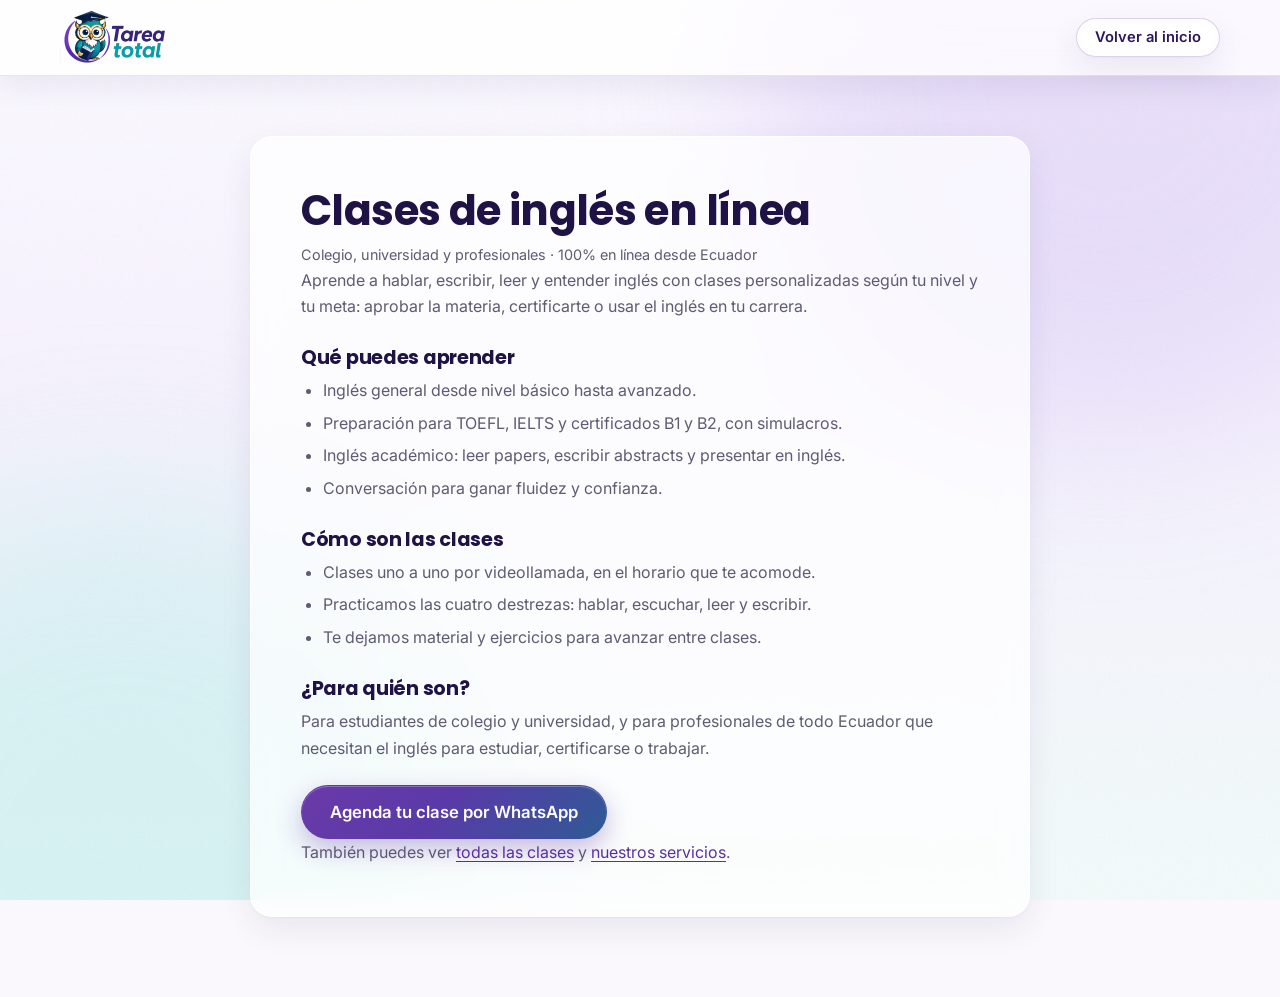
==== commit 4b5bb53a: "Agregar más páginas de clases y una página con todas las clases Co-Authored-By: Claude Opus 5.5 (1M " ====
--- a/clases-de-ingles.html
+++ b/clases-de-ingles.html
@@ -55,7 +55,7 @@
       <h2>¿Para quién son?</h2>
       <p>Para estudiantes de colegio y universidad, y para profesionales de todo Ecuador que necesitan el inglés para estudiar, certificarse o trabajar.</p>
       <p><a class="btn btn--primary btn--lg" href="https://wa.me/message/CJ7JGCPVLRFPI1" target="_blank" rel="noopener" data-loc="pagina-ingles">Agenda tu clase por WhatsApp</a></p>
-      <p>También puedes ver <a href="./#servicios">todos nuestros servicios</a> y <a href="./#materias">las materias</a>.</p>
+      <p>También puedes ver <a href="clases.html">todas las clases</a> y <a href="./#servicios">nuestros servicios</a>.</p>
     </article>
   </div>
 </main>
